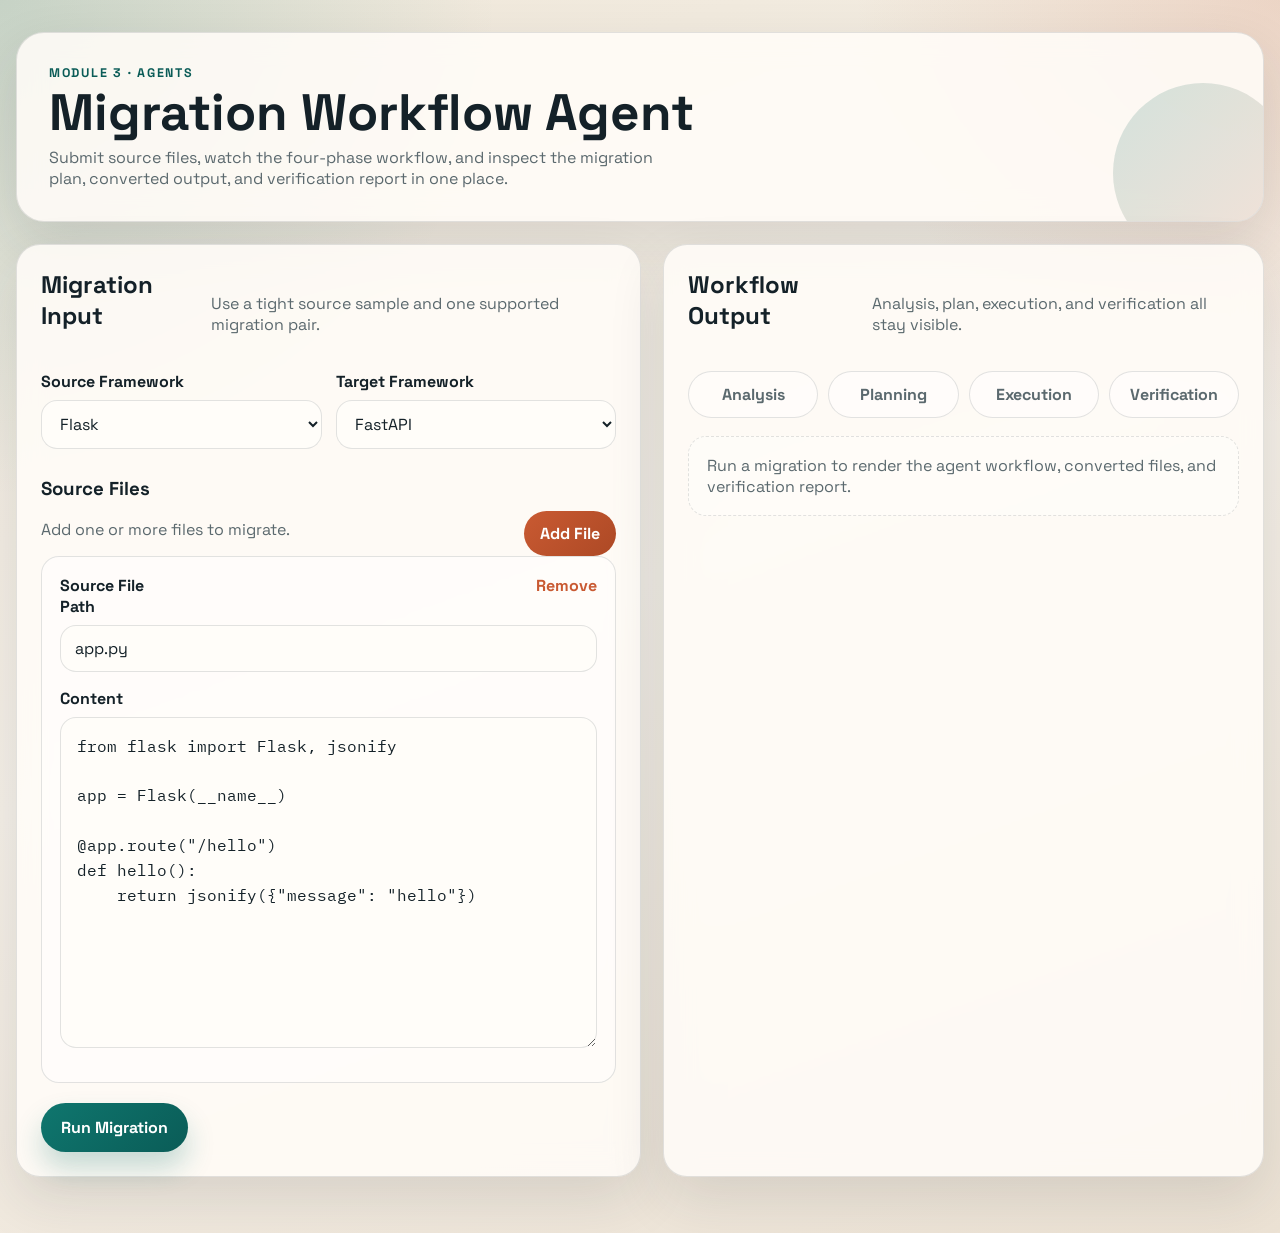
==== solutions/labs/lab03-migration-workflow-frontend/index.html @ 63bd61db "added lab03 initial files" ====
<!DOCTYPE html>
<html lang="en">
  <head>
    <meta charset="UTF-8" />
    <meta name="viewport" content="width=device-width, initial-scale=1.0" />
    <title>Lab 03 Migration Workflow Agent</title>
    <link rel="preconnect" href="https://fonts.googleapis.com" />
    <link rel="preconnect" href="https://fonts.gstatic.com" crossorigin />
    <link
      href="https://fonts.googleapis.com/css2?family=Space+Grotesk:wght@400;500;700&family=IBM+Plex+Mono:wght@400;500&display=swap"
      rel="stylesheet"
    />
    <link rel="stylesheet" href="./styles.css" />
  </head>
  <body>
    <main class="page-shell">
      <section class="hero-card">
        <p class="eyebrow">Module 3 · Agents</p>
        <h1>Migration Workflow Agent</h1>
        <p class="hero-copy">
          Submit source files, watch the four-phase workflow, and inspect the migration plan,
          converted output, and verification report in one place.
        </p>
      </section>

      <section class="workspace">
        <form id="migration-form" class="panel panel-form">
          <div class="panel-heading">
            <h2>Migration Input</h2>
            <p>Use a tight source sample and one supported migration pair.</p>
          </div>

          <div class="field-grid">
            <label class="field">
              <span>Source Framework</span>
              <select id="source-framework">
                <option value="flask">Flask</option>
                <option value="express">Express</option>
              </select>
            </label>

            <label class="field">
              <span>Target Framework</span>
              <select id="target-framework">
                <option value="fastapi">FastAPI</option>
                <option value="hono">Hono</option>
              </select>
            </label>
          </div>

          <section class="files-panel">
            <div class="files-header">
              <div>
                <h3>Source Files</h3>
                <p>Add one or more files to migrate.</p>
              </div>
              <button id="add-file-btn" class="secondary-button" type="button">Add File</button>
            </div>

            <div id="files-list" class="files-list"></div>
          </section>

          <div class="action-row">
            <button id="migrate-btn" type="submit">Run Migration</button>
            <p id="status" class="status"></p>
          </div>
        </form>

        <section class="panel panel-results">
          <div class="panel-heading">
            <h2>Workflow Output</h2>
            <p>Analysis, plan, execution, and verification all stay visible.</p>
          </div>

          <div class="progress-strip">
            <div class="phase-pill" data-phase="analysis">Analysis</div>
            <div class="phase-pill" data-phase="planning">Planning</div>
            <div class="phase-pill" data-phase="execution">Execution</div>
            <div class="phase-pill" data-phase="verification">Verification</div>
          </div>

          <div id="result-empty" class="empty-state">
            Run a migration to render the agent workflow, converted files, and verification report.
          </div>

          <div id="result-content" class="result-content hidden">
            <article class="result-block">
              <div class="block-header">
                <h3>Analysis Summary</h3>
                <span id="provider-badge" class="provider-badge"></span>
              </div>
              <p id="analysis-summary"></p>
              <div class="tag-grid">
                <div>
                  <h4>Detected Patterns</h4>
                  <ul id="patterns-list" class="chip-list"></ul>
                </div>
                <div>
                  <h4>Risks</h4>
                  <ul id="risks-list" class="simple-list"></ul>
                </div>
              </div>
            </article>

            <article class="result-block">
              <h3>Migration Plan</h3>
              <ol id="plan-list" class="plan-list"></ol>
            </article>

            <article class="result-block">
              <h3>Migrated Files</h3>
              <div id="files-output" class="files-output"></div>
            </article>

            <article class="result-block">
              <h3>Verification</h3>
              <p id="verification-summary"></p>
              <ul id="verification-issues" class="simple-list"></ul>
              <h4>Human Review</h4>
              <ul id="human-review" class="simple-list"></ul>
            </article>

            <article class="result-block">
              <h3>Errors</h3>
              <ul id="errors-list" class="simple-list"></ul>
            </article>
          </div>
        </section>
      </section>
    </main>

    <template id="file-template">
      <article class="file-card">
        <div class="file-card-header">
          <strong>Source File</strong>
          <button class="ghost-button remove-file-btn" type="button">Remove</button>
        </div>
        <label class="field">
          <span>Path</span>
          <input class="file-path-input" type="text" placeholder="app.py" />
        </label>
        <label class="field">
          <span>Content</span>
          <textarea class="file-content-input" rows="12" placeholder="Paste source code..."></textarea>
        </label>
      </article>
    </template>

    <script src="./config.js"></script>
    <script src="./script.js"></script>
  </body>
</html>
---- solutions/labs/lab03-migration-workflow-frontend/styles.css ----
:root {
  --bg: #f5f0e8;
  --panel: rgba(255, 252, 248, 0.88);
  --panel-strong: #fffdf9;
  --ink: #142128;
  --muted: #5b696e;
  --line: rgba(20, 33, 40, 0.12);
  --accent: #0f766e;
  --accent-strong: #0a5c57;
  --accent-soft: rgba(15, 118, 110, 0.12);
  --warm: #c95a32;
  --good: #2f7d5c;
  --warn: #ba7a18;
  --bad: #b03a2e;
  --shadow: 0 22px 56px rgba(35, 39, 46, 0.12);
}

* {
  box-sizing: border-box;
}

body {
  margin: 0;
  min-height: 100vh;
  font-family: "Space Grotesk", sans-serif;
  color: var(--ink);
  background:
    radial-gradient(circle at top left, rgba(15, 118, 110, 0.18), transparent 28%),
    radial-gradient(circle at top right, rgba(201, 90, 50, 0.16), transparent 24%),
    linear-gradient(160deg, #efe7d9 0%, #f5f0e8 48%, #ece2d4 100%);
}

.page-shell {
  width: min(1320px, calc(100% - 32px));
  margin: 0 auto;
  padding: 32px 0 56px;
}

.hero-card,
.panel {
  background: var(--panel);
  border: 1px solid var(--line);
  box-shadow: var(--shadow);
  backdrop-filter: blur(14px);
}

.hero-card {
  border-radius: 28px;
  padding: 32px;
  overflow: hidden;
  position: relative;
}

.hero-card::after {
  content: "";
  position: absolute;
  right: -30px;
  bottom: -42px;
  width: 180px;
  height: 180px;
  border-radius: 999px;
  background: linear-gradient(135deg, rgba(15, 118, 110, 0.18), rgba(201, 90, 50, 0.14));
}

.eyebrow {
  margin: 0 0 8px;
  color: var(--accent-strong);
  text-transform: uppercase;
  letter-spacing: 0.14em;
  font-size: 0.78rem;
  font-weight: 700;
}

h1,
h2,
h3,
h4,
h5,
p {
  margin-top: 0;
}

h1 {
  margin-bottom: 10px;
  font-size: clamp(2.2rem, 4vw, 4.4rem);
  line-height: 0.94;
}

.hero-copy {
  max-width: 62ch;
  margin-bottom: 0;
  color: var(--muted);
}

.workspace {
  display: grid;
  grid-template-columns: 1.02fr 0.98fr;
  gap: 22px;
  margin-top: 22px;
}

.panel {
  border-radius: 24px;
  padding: 24px;
}

.panel-heading,
.files-header,
.block-header,
.file-card-header {
  display: flex;
  justify-content: space-between;
  gap: 12px;
}

.panel-heading,
.files-header,
.block-header {
  align-items: end;
}

.panel-heading {
  margin-bottom: 20px;
}

.panel-heading p,
.files-header p,
.diff-summary {
  color: var(--muted);
}

.field-grid {
  display: grid;
  grid-template-columns: repeat(2, minmax(0, 1fr));
  gap: 14px;
}

.field {
  display: grid;
  gap: 8px;
  margin-bottom: 16px;
}

.field span,
h2,
h3,
h4,
h5 {
  font-weight: 700;
}

input,
select,
textarea,
button {
  font: inherit;
}

input[type="text"],
select,
textarea {
  width: 100%;
  border-radius: 16px;
  border: 1px solid var(--line);
  background: var(--panel-strong);
  color: var(--ink);
}

input[type="text"],
select {
  padding: 12px 14px;
}

textarea {
  resize: vertical;
  min-height: 220px;
  padding: 16px;
  font-family: "IBM Plex Mono", monospace;
  line-height: 1.55;
}

textarea:focus,
input:focus,
select:focus,
button:focus {
  outline: 2px solid rgba(15, 118, 110, 0.22);
  outline-offset: 2px;
}

.files-panel {
  margin-top: 12px;
}

.files-list,
.result-content,
.files-output {
  display: grid;
  gap: 16px;
}

.file-card,
.result-block,
.diff-card {
  background: rgba(255, 255, 255, 0.5);
  border: 1px solid var(--line);
  border-radius: 18px;
  padding: 18px;
}

.action-row {
  display: flex;
  align-items: center;
  gap: 14px;
  margin-top: 20px;
}

button {
  border: none;
  cursor: pointer;
  transition: transform 160ms ease, box-shadow 160ms ease, opacity 160ms ease;
}

button:hover {
  transform: translateY(-1px);
}

button:disabled {
  cursor: wait;
  opacity: 0.7;
}

#migrate-btn,
.secondary-button {
  border-radius: 999px;
  color: white;
  font-weight: 700;
}

#migrate-btn {
  padding: 14px 20px;
  background: linear-gradient(135deg, var(--accent) 0%, var(--accent-strong) 100%);
  box-shadow: 0 16px 28px rgba(15, 118, 110, 0.24);
}

.secondary-button {
  padding: 12px 16px;
  background: linear-gradient(135deg, var(--warm) 0%, #ad4925 100%);
}

.ghost-button {
  padding: 0;
  color: var(--warm);
  background: transparent;
  font-weight: 700;
}

.status {
  min-height: 1.2rem;
  color: var(--muted);
}

.status.loading {
  color: var(--warn);
}

.status.success {
  color: var(--good);
}

.status.error {
  color: var(--bad);
}

.progress-strip {
  display: grid;
  grid-template-columns: repeat(4, minmax(0, 1fr));
  gap: 10px;
  margin-bottom: 18px;
}

.phase-pill {
  padding: 12px 14px;
  border-radius: 999px;
  border: 1px solid var(--line);
  background: rgba(255, 255, 255, 0.42);
  text-align: center;
  color: var(--muted);
  font-weight: 700;
}

.phase-pill.active {
  color: white;
  background: linear-gradient(135deg, var(--accent) 0%, var(--accent-strong) 100%);
  border-color: transparent;
}

.phase-pill.done {
  background: var(--accent-soft);
  color: var(--accent-strong);
}

.empty-state {
  padding: 18px;
  border: 1px dashed var(--line);
  border-radius: 18px;
  color: var(--muted);
  background: rgba(255, 255, 255, 0.3);
}

.hidden {
  display: none;
}

.provider-badge {
  border-radius: 999px;
  padding: 7px 10px;
  font-size: 0.8rem;
  color: var(--accent-strong);
  background: var(--accent-soft);
}

.tag-grid {
  display: grid;
  grid-template-columns: repeat(2, minmax(0, 1fr));
  gap: 16px;
}

.chip-list,
.simple-list,
.plan-list {
  margin: 0;
  padding: 0;
  list-style: none;
}

.chip-list {
  display: flex;
  flex-wrap: wrap;
  gap: 10px;
}

.chip {
  padding: 8px 12px;
  border-radius: 999px;
  background: rgba(15, 118, 110, 0.1);
  color: var(--accent-strong);
  border: 1px solid rgba(15, 118, 110, 0.12);
}

.simple-list {
  display: grid;
  gap: 10px;
}

.simple-list li {
  padding: 12px 14px;
  border-radius: 14px;
  background: rgba(255, 255, 255, 0.55);
  border: 1px solid var(--line);
}

.plan-list {
  display: grid;
  gap: 12px;
}

.plan-step {
  padding: 14px 16px;
  border-radius: 16px;
  border: 1px solid var(--line);
  background: rgba(255, 255, 255, 0.52);
}

.plan-step.pending {
  border-left: 5px solid #9aa6ac;
}

.plan-step.in_progress {
  border-left: 5px solid var(--warn);
}

.plan-step.completed {
  border-left: 5px solid var(--good);
}

.plan-step.failed {
  border-left: 5px solid var(--bad);
}

.plan-step-title {
  font-weight: 700;
  margin-bottom: 6px;
}

.plan-step-meta {
  color: var(--muted);
  font-size: 0.92rem;
}

.diff-grid {
  display: grid;
  grid-template-columns: repeat(2, minmax(0, 1fr));
  gap: 14px;
}

pre {
  margin: 0;
  padding: 16px;
  border-radius: 16px;
  background: #122027;
  color: #edf7f6;
  overflow-x: auto;
}

code {
  font-family: "IBM Plex Mono", monospace;
  font-size: 0.92rem;
  line-height: 1.5;
}

@media (max-width: 1080px) {
  .workspace,
  .tag-grid,
  .diff-grid {
    grid-template-columns: 1fr;
  }
}

@media (max-width: 720px) {
  .page-shell {
    width: min(100% - 20px, 100%);
    padding: 20px 0 40px;
  }

  .hero-card,
  .panel {
    border-radius: 22px;
    padding: 18px;
  }

  .field-grid,
  .progress-strip {
    grid-template-columns: 1fr;
  }

  .action-row,
  .panel-heading,
  .files-header,
  .block-header {
    flex-direction: column;
    align-items: stretch;
  }
}
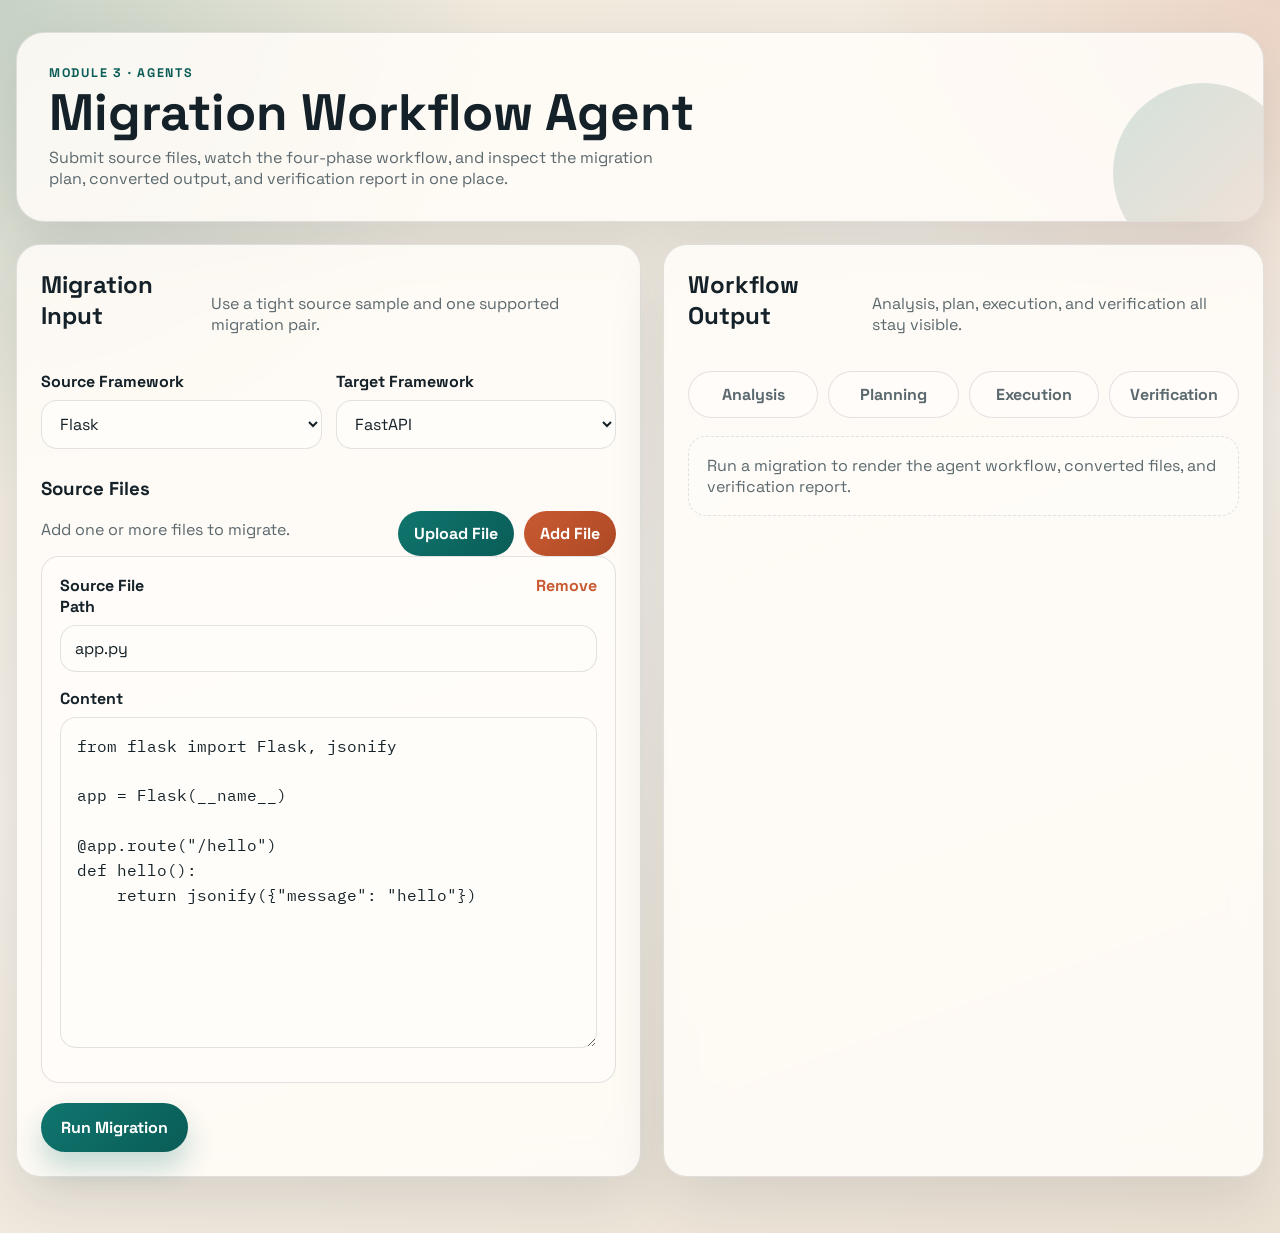
==== commit 38f6a3e2: "Improve Lab 03 frontend file input flow" ====
--- a/solutions/labs/lab03-migration-workflow-frontend/index.html
+++ b/solutions/labs/lab03-migration-workflow-frontend/index.html
@@ -54,10 +54,14 @@
                 <h3>Source Files</h3>
                 <p>Add one or more files to migrate.</p>
               </div>
-              <button id="add-file-btn" class="secondary-button" type="button">Add File</button>
+              <div class="files-actions">
+                <button id="upload-file-btn" class="secondary-button secondary-button-alt" type="button">Upload File</button>
+                <button id="add-file-btn" class="secondary-button" type="button">Add File</button>
+              </div>
             </div>
 
             <div id="files-list" class="files-list"></div>
+            <input id="hidden-file-input" type="file" class="hidden-file-input" />
           </section>
 
           <div class="action-row">
--- a/solutions/labs/lab03-migration-workflow-frontend/styles.css
+++ b/solutions/labs/lab03-migration-workflow-frontend/styles.css
@@ -113,6 +113,12 @@
   gap: 12px;
 }
 
+.files-actions {
+  display: flex;
+  gap: 10px;
+  flex-wrap: wrap;
+}
+
 .panel-heading,
 .files-header,
 .block-header {
@@ -247,11 +253,19 @@
   background: linear-gradient(135deg, var(--warm) 0%, #ad4925 100%);
 }
 
+.secondary-button-alt {
+  background: linear-gradient(135deg, var(--accent) 0%, var(--accent-strong) 100%);
+}
+
 .ghost-button {
   padding: 0;
   color: var(--warm);
   background: transparent;
   font-weight: 700;
+}
+
+.hidden-file-input {
+  display: none;
 }
 
 .status {
